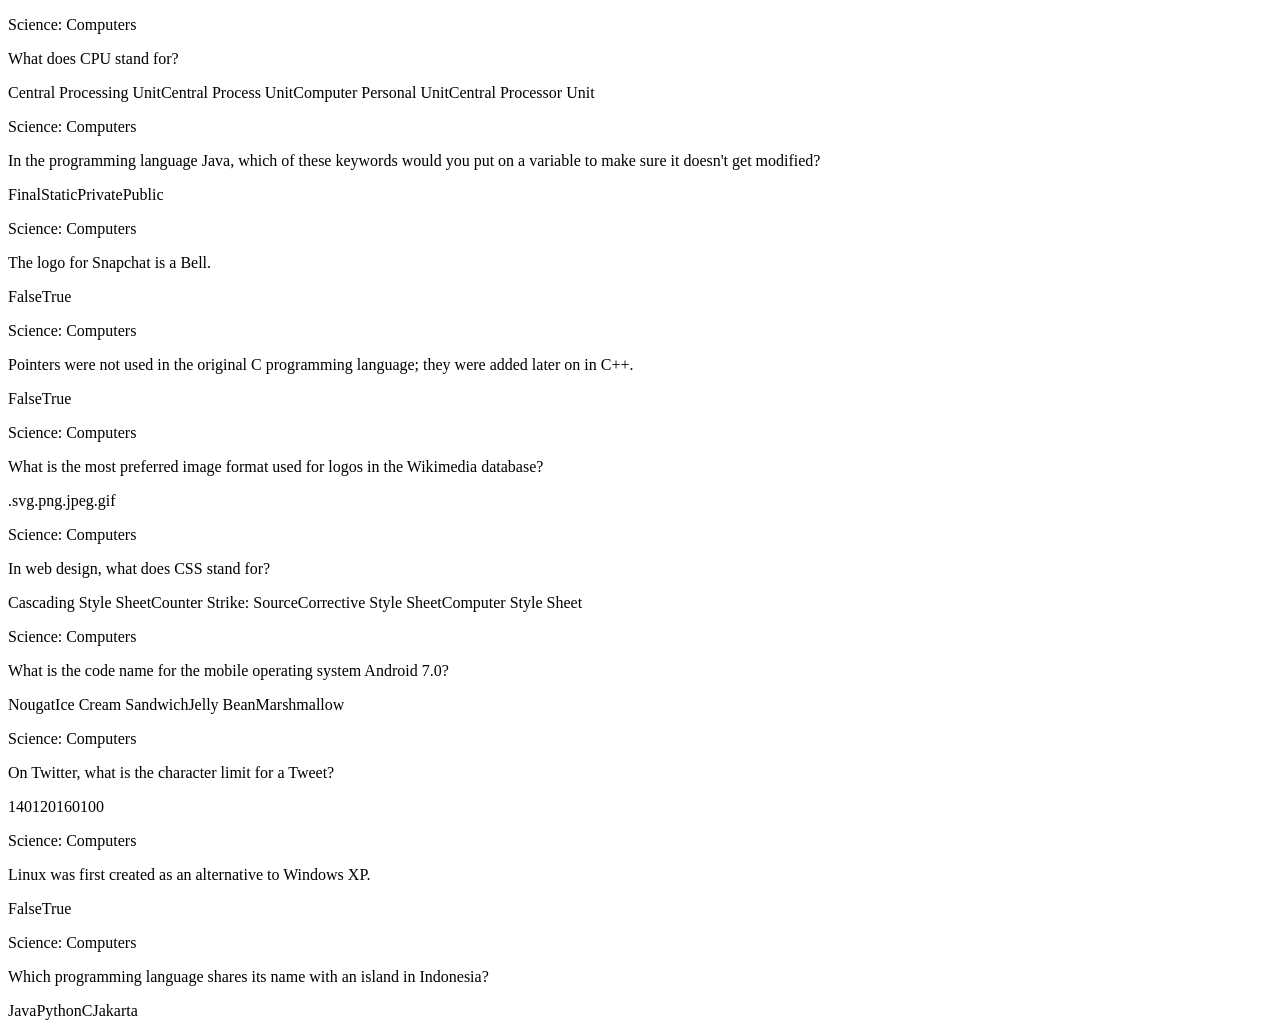
==== index.html @ 90fa6089 "Initial commit" ====
<!DOCTYPE html>
<html lang="en">
<head>
    <meta charset="UTF-8">
    <meta http-equiv="X-UA-Compatible" content="IE=edge">
    <meta name="viewport" content="width=device-width, initial-scale=1.0">
    <title>Document</title>
</head>
<body>
    <div class="quiz-showcase" id="quizShowcase">

    </div>
</body>

<script type="module" src="index.js"></script>
</html>
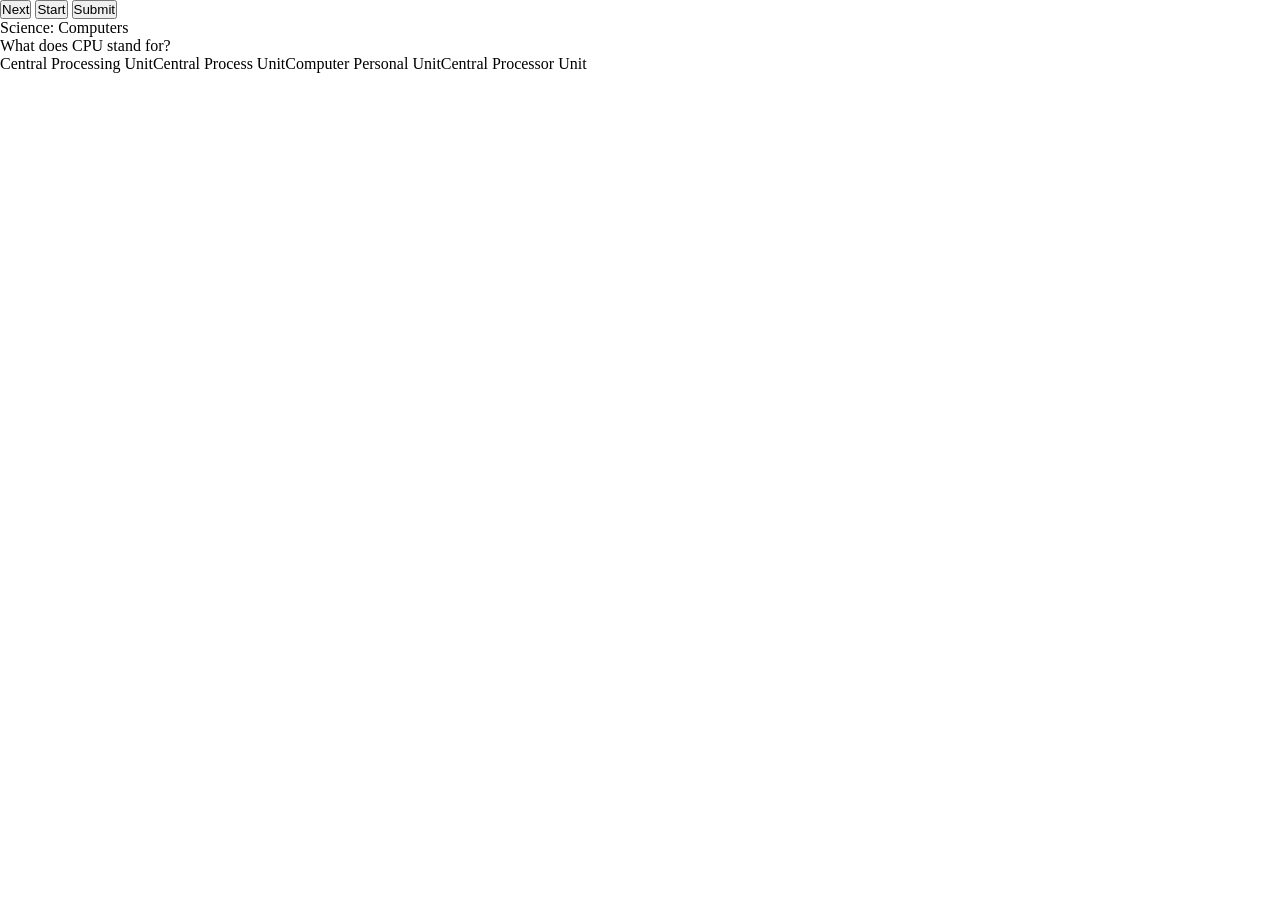
==== commit 816cd547: "added slide of questions functionality and validating answers functionality" ====
--- a/index.html
+++ b/index.html
@@ -5,11 +5,37 @@
     <meta http-equiv="X-UA-Compatible" content="IE=edge">
     <meta name="viewport" content="width=device-width, initial-scale=1.0">
     <title>Document</title>
+    <link rel="stylesheet" href="styles.css">
 </head>
 <body>
-    <div class="quiz-showcase" id="quizShowcase">
+    <div class="main">
+        <div class="quiz-showcase" id="quizShowcase">
+            
+        </div>
+        <div class="controls">
+            <button id="nextBtn">Next</button>
+            <button id="startBtn">Start</button>
+            <button id="submitBtn">Submit</button>
+        </div>
+        
+    </div>
+    
 
+    <!-- <div class="header">
+        <span>Logo</span>
+        <span>Timer</span>
     </div>
+
+    <div class="body-benchmark">
+        <p>Question</p>
+        <div class="option-container">
+            <span>Option</span>
+            <span>Option</span>
+            <span>Option</span>
+            <span>Option</span>
+        </div>
+    </div> -->
+
 </body>
 
 <script type="module" src="index.js"></script>
--- a/styles.css
+++ b/styles.css
@@ -0,0 +1,30 @@
+* {
+    margin: 0;
+    padding: 0;
+    box-sizing: border-box;
+}
+
+.header {
+    display: flex;
+    justify-content: space-around;
+}
+
+.body-benchmark {
+    display: flex;
+    flex-direction: column;
+    align-items: center;
+    justify-content: space-around;
+    height: 50vh;
+}
+
+.option-container {
+    display: flex;
+    flex-wrap: wrap;
+    justify-content: space-around;
+    text-align: center;
+    width: 50%;
+}
+
+.option-container span {
+    width: 50%;
+}
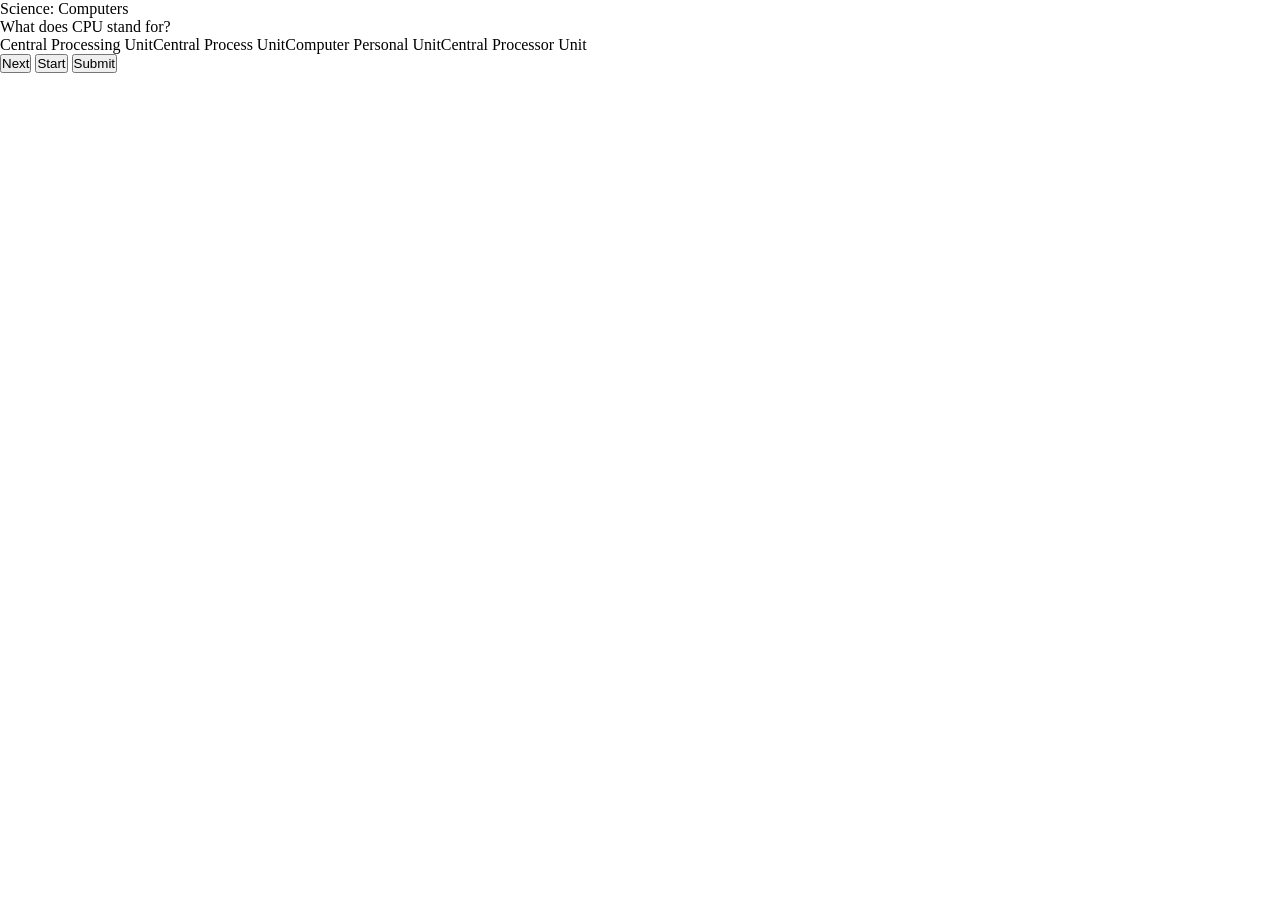
==== commit 12caea3b: "minor updates" ====
--- a/index.html
+++ b/index.html
@@ -9,19 +9,26 @@
 </head>
 <body>
     <div class="main">
-        <div class="quiz-showcase" id="quizShowcase">
-            
-        </div>
+
+        <div class="quiz-showcase" id="quizShowcase"></div>
+
+
         <div class="controls">
             <button id="nextBtn">Next</button>
             <button id="startBtn">Start</button>
             <button id="submitBtn">Submit</button>
         </div>
+
         
     </div>
     
 
-    <!-- <div class="header">
+    
+<script type="module" src="index.js"></script>
+
+
+
+<!-- <div class="header">
         <span>Logo</span>
         <span>Timer</span>
     </div>
@@ -35,8 +42,6 @@
             <span>Option</span>
         </div>
     </div> -->
-
 </body>
 
-<script type="module" src="index.js"></script>
 </html>
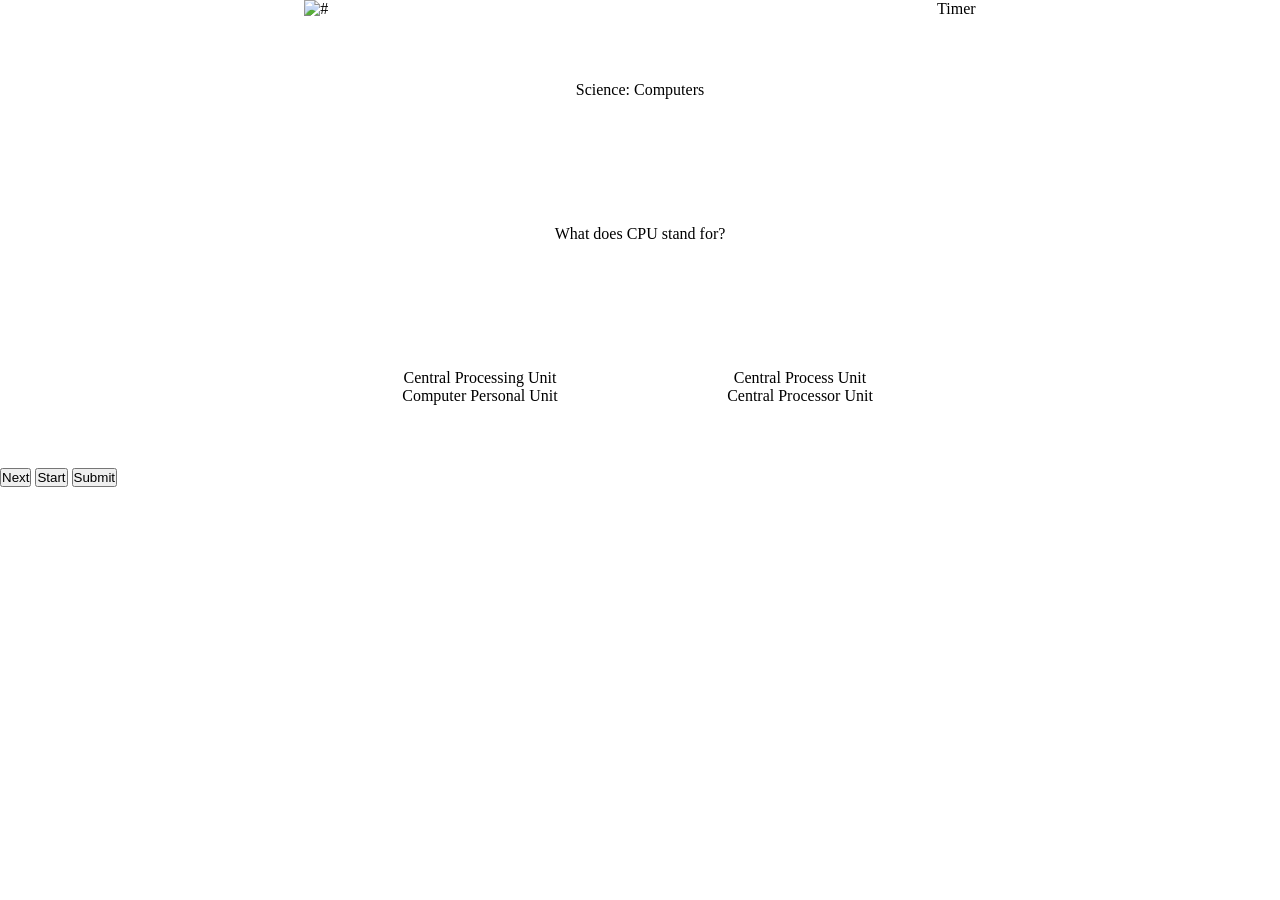
==== commit 2b1cbf76: "styles added" ====
--- a/index.html
+++ b/index.html
@@ -10,13 +10,18 @@
 <body>
     <div class="main">
 
+        <div class="header">
+            <img class="logo" src="#" alt="#">
+            <span class="timer">Timer</span>
+        </div>
+
         <div class="quiz-showcase" id="quizShowcase"></div>
 
 
         <div class="controls">
-            <button id="nextBtn">Next</button>
-            <button id="startBtn">Start</button>
-            <button id="submitBtn">Submit</button>
+            <button class="next-btn" id="nextBtn">Next</button>
+            <button class="start-btn" id="startBtn">Start</button>
+            <button class="submit-btn" id="submitBtn">Submit</button>
         </div>
 
         
--- a/styles.css
+++ b/styles.css
@@ -9,7 +9,7 @@
     justify-content: space-around;
 }
 
-.body-benchmark {
+.q-block {
     display: flex;
     flex-direction: column;
     align-items: center;
@@ -17,7 +17,7 @@
     height: 50vh;
 }
 
-.option-container {
+.q-options {
     display: flex;
     flex-wrap: wrap;
     justify-content: space-around;
@@ -25,6 +25,6 @@
     width: 50%;
 }
 
-.option-container span {
+.q-option {
     width: 50%;
 }
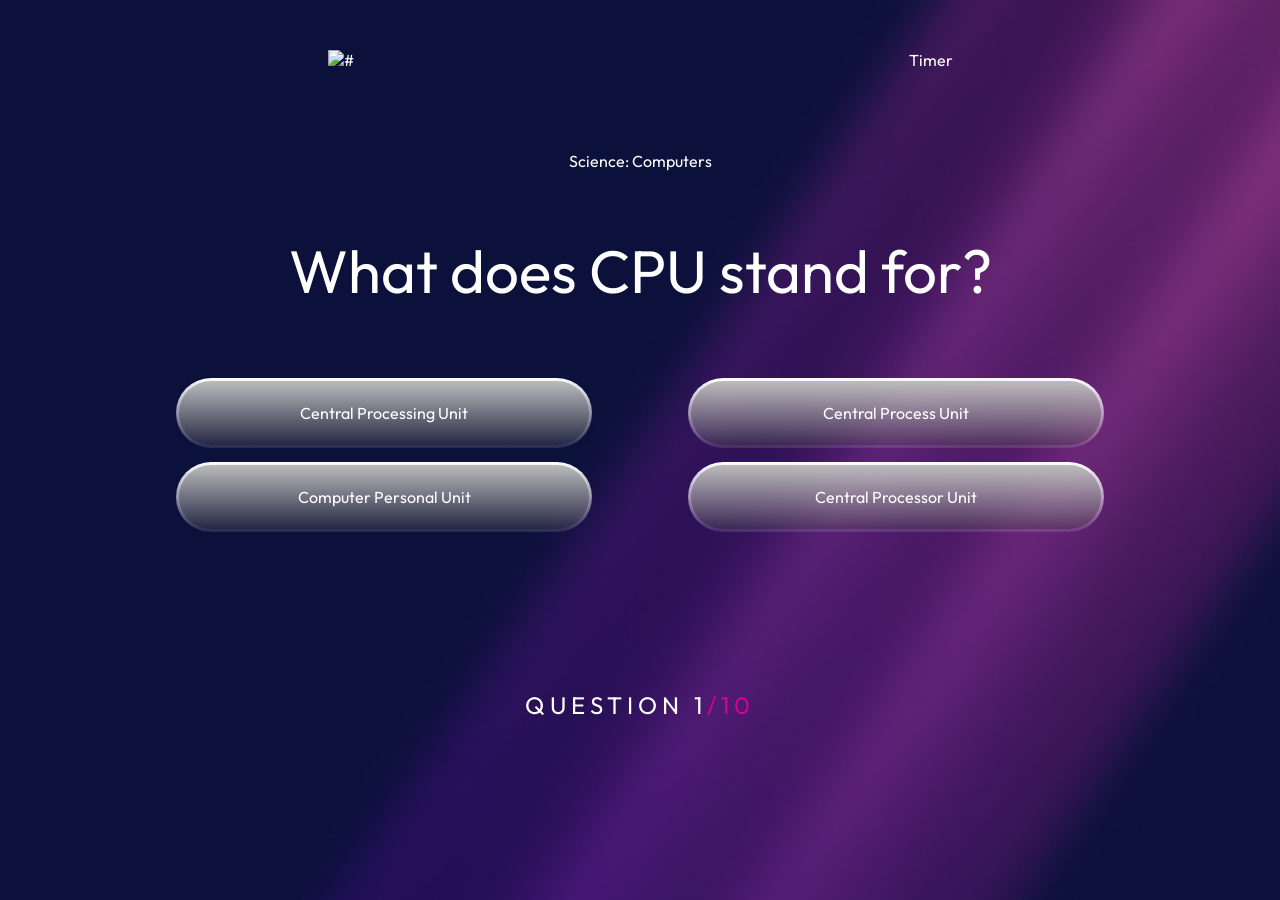
==== commit 208be450: "benchmark page styles added" ====
--- a/index.html
+++ b/index.html
@@ -5,6 +5,9 @@
     <meta http-equiv="X-UA-Compatible" content="IE=edge">
     <meta name="viewport" content="width=device-width, initial-scale=1.0">
     <title>Document</title>
+    <link rel="preconnect" href="https://fonts.googleapis.com">
+    <link rel="preconnect" href="https://fonts.gstatic.com" crossorigin>
+    <link href="https://fonts.googleapis.com/css2?family=Inter:wght@300;400;700&family=Outfit:wght@300;400;700&display=swap" rel="stylesheet">
     <link rel="stylesheet" href="styles.css">
 </head>
 <body>
@@ -15,14 +18,19 @@
             <span class="timer">Timer</span>
         </div>
 
-        <div class="quiz-showcase" id="quizShowcase"></div>
+        <div class="quiz-showcase" id="quizShowcase">
+            
+        </div>
+        <div class="q-count">
+            Question 1<span>/10</span>
+        </div>
 
-
-        <div class="controls">
+        <div class="controls" style="display: none;">
             <button class="next-btn" id="nextBtn">Next</button>
             <button class="start-btn" id="startBtn">Start</button>
             <button class="submit-btn" id="submitBtn">Submit</button>
         </div>
+        
 
         
     </div>
--- a/styles.css
+++ b/styles.css
@@ -4,7 +4,15 @@
     box-sizing: border-box;
 }
 
+body {
+    background: url('./assets/bg.jpg') no-repeat center center fixed;
+    background-size: cover;
+    color: white;
+    font-family: Outfit;
+}
+
 .header {
+    padding: 50px;
     display: flex;
     justify-content: space-around;
 }
@@ -15,6 +23,11 @@
     align-items: center;
     justify-content: space-around;
     height: 50vh;
+    text-align: center;
+}
+
+.q-block .q-text {
+    font-size: 60px;
 }
 
 .q-options {
@@ -22,9 +35,51 @@
     flex-wrap: wrap;
     justify-content: space-around;
     text-align: center;
-    width: 50%;
+    width: 80%;
 }
 
+.q-option:link,
+.q-option:visited,
 .q-option {
-    width: 50%;
+    width: 40%;
+    background-color: rgba(0, 0, 0, 0.24);
+    display: inline-block;
+    border-radius: 100px;
+    padding: 20px 50px;
+    margin: 10px 0;
+    position: relative;
+    border: 2px solid transparent;
+    cursor: pointer;
+}
+
+.q-option:hover {
+    background-color: #d20094;
+}
+
+.q-option::before {
+    content: '';
+    position: absolute;
+    border-radius: 100px;
+    background: linear-gradient(to bottom, rgb(255, 255, 255), rgba(255, 255, 255, 0.109));
+    box-sizing: inherit;
+    top: 0;
+    left: 0;
+    bottom: 0;
+    right: 0;
+    z-index: -1000;
+    margin: -5px;
+}
+
+.q-count {
+    font-size: 24px;
+    text-transform: uppercase;
+    letter-spacing: 5px;
+    position: absolute;
+    bottom: 20%;
+    left: 50%;
+    transform: translateX(-50%);
+}
+
+.q-count span {
+    color: #d20094;
 }
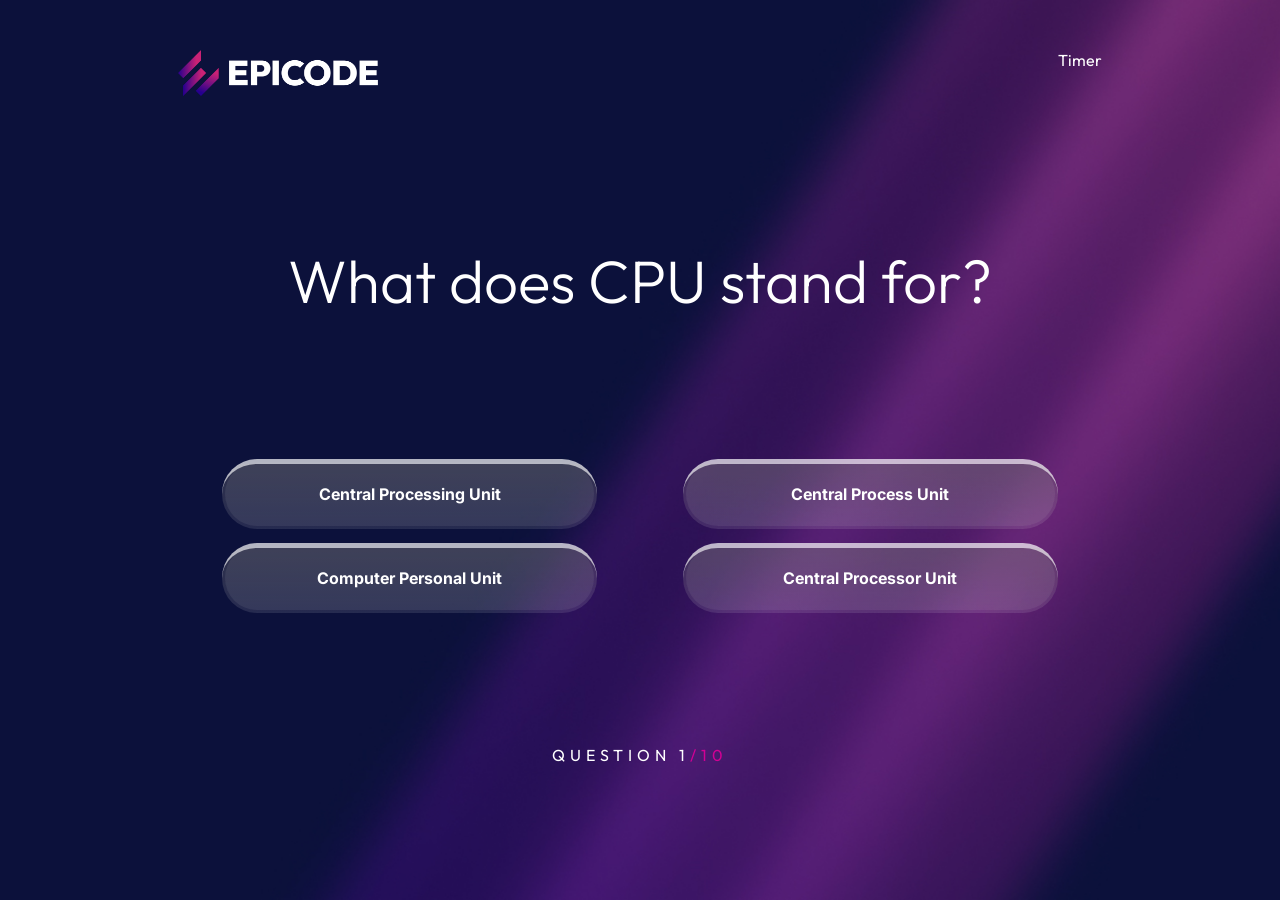
==== commit e17c411e: "benchmark-styles-FINAL" ====
--- a/index.html
+++ b/index.html
@@ -7,14 +7,14 @@
     <title>Document</title>
     <link rel="preconnect" href="https://fonts.googleapis.com">
     <link rel="preconnect" href="https://fonts.gstatic.com" crossorigin>
-    <link href="https://fonts.googleapis.com/css2?family=Inter:wght@300;400;700&family=Outfit:wght@300;400;700&display=swap" rel="stylesheet">
+    <link href="https://fonts.googleapis.com/css2?family=Inter:wght@300;400;700&family=Outfit:wght@200;300;400;700&display=swap" rel="stylesheet">
     <link rel="stylesheet" href="styles.css">
 </head>
 <body>
     <div class="main">
 
         <div class="header">
-            <img class="logo" src="#" alt="#">
+            <img class="logo" src="./assets/epicode_logo.png" alt="#">
             <span class="timer">Timer</span>
         </div>
 
--- a/styles.css
+++ b/styles.css
@@ -12,9 +12,14 @@
 }
 
 .header {
+    margin: 0 10%;
     padding: 50px;
     display: flex;
-    justify-content: space-around;
+    justify-content: space-between;
+}
+
+.logo {
+    width: 200px;
 }
 
 .q-block {
@@ -22,12 +27,21 @@
     flex-direction: column;
     align-items: center;
     justify-content: space-around;
+    width: 90vw;
     height: 50vh;
     text-align: center;
+    margin: 0 auto;
+    margin-top: 60px;
+}
+
+.q-block .q-category {
+    display: none;
 }
 
 .q-block .q-text {
     font-size: 60px;
+    margin-bottom: 60px;
+    font-weight: 300;
 }
 
 .q-options {
@@ -36,13 +50,15 @@
     justify-content: space-around;
     text-align: center;
     width: 80%;
+    font-family: inter;
+    font-weight: bold;
 }
 
 .q-option:link,
 .q-option:visited,
 .q-option {
     width: 40%;
-    background-color: rgba(0, 0, 0, 0.24);
+    background-color: rgba(200, 200, 200, 0.089);
     display: inline-block;
     border-radius: 100px;
     padding: 20px 50px;
@@ -52,15 +68,14 @@
     cursor: pointer;
 }
 
-.q-option:hover {
-    background-color: #d20094;
-}
+
 
 .q-option::before {
     content: '';
     position: absolute;
     border-radius: 100px;
-    background: linear-gradient(to bottom, rgb(255, 255, 255), rgba(255, 255, 255, 0.109));
+    border-top: 5px solid rgba(255, 255, 255, 0.65);
+    background: linear-gradient(to bottom, rgba(110, 108, 108, 0.376), rgba(255, 255, 255, 0.109));
     box-sizing: inherit;
     top: 0;
     left: 0;
@@ -68,18 +83,22 @@
     right: 0;
     z-index: -1000;
     margin: -5px;
+    transition: all 0.2s;
+}
+
+.q-option:hover::before {
+    background-color: #d20094;
 }
 
 .q-count {
-    font-size: 24px;
     text-transform: uppercase;
     letter-spacing: 5px;
     position: absolute;
-    bottom: 20%;
+    bottom: 15%;
     left: 50%;
     transform: translateX(-50%);
 }
 
 .q-count span {
     color: #d20094;
-}+} 
